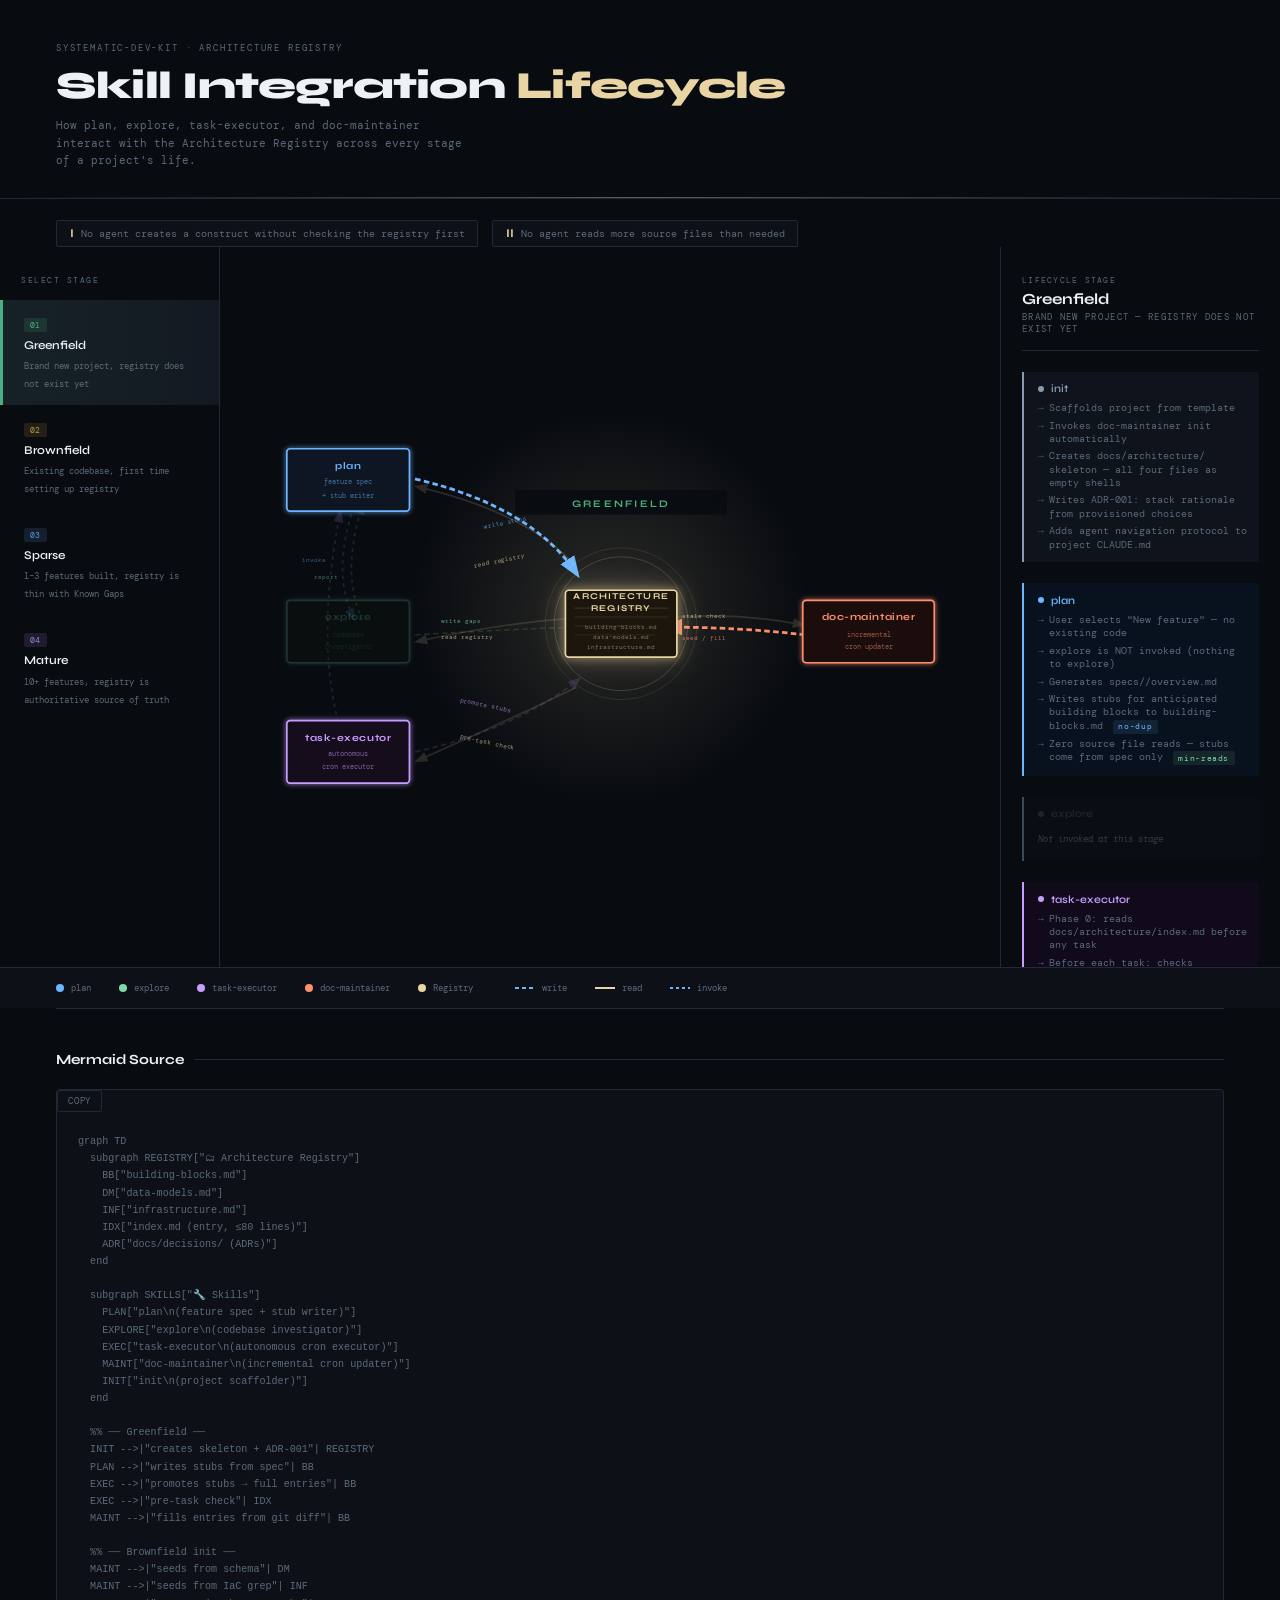
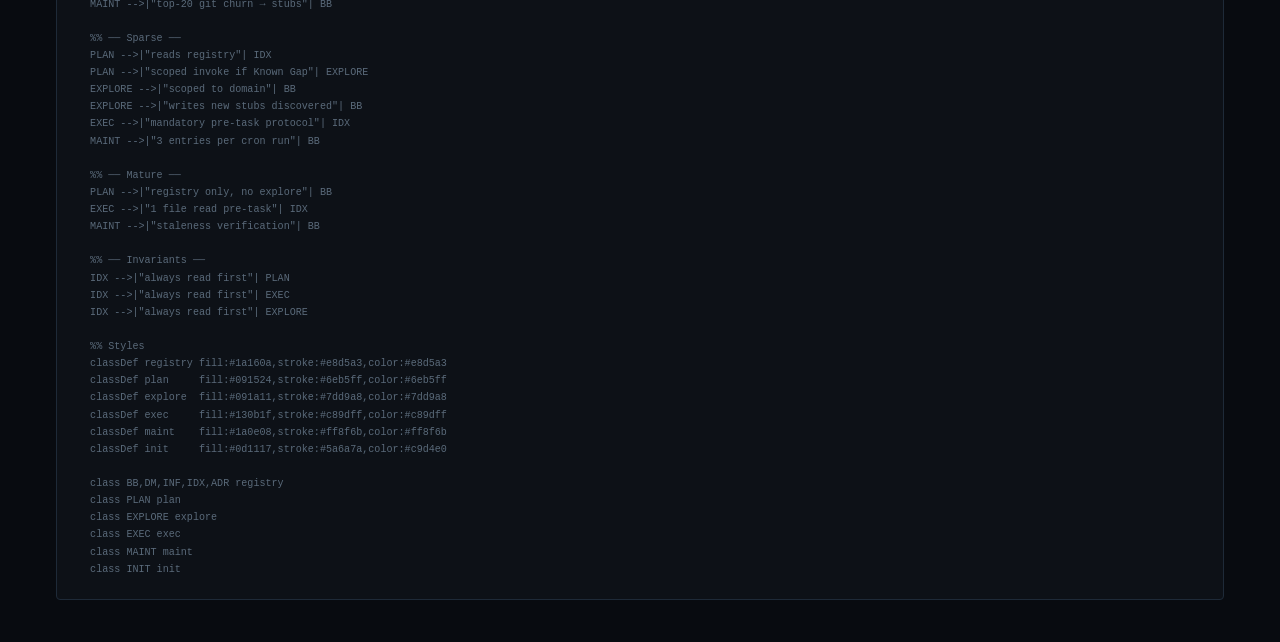
==== docs/architecture-registry-lifecycle.html @ 058b857b "feat(architecture-registry): initialise task-executor plan Adds full redesign spec and task plan for" ====
<!DOCTYPE html>
<html lang="en">
<head>
<meta charset="UTF-8">
<meta name="viewport" content="width=device-width, initial-scale=1.0">
<title>Architecture Registry — Skill Lifecycle</title>
<style>
  @import url('https://fonts.googleapis.com/css2?family=DM+Mono:ital,wght@0,300;0,400;0,500;1,300&family=Syne:wght@400;500;600;700;800&display=swap');

  :root {
    --bg:          #080b10;
    --surface:     #0d1117;
    --surface2:    #131922;
    --border:      #1e2a38;
    --border-hi:   #2a3f58;

    --registry:    #e8d5a3;
    --registry-bg: #1a160a;
    --registry-glow: rgba(232,213,163,0.15);

    --plan:        #6eb5ff;
    --plan-bg:     #091524;
    --explore:     #7dd9a8;
    --explore-bg:  #091a11;
    --executor:    #c89dff;
    --executor-bg: #130b1f;
    --maintainer:  #ff8f6b;
    --maintainer-bg: #1a0e08;

    --text:        #c9d4e0;
    --text-dim:    #5a6a7a;
    --text-hi:     #eef2f6;

    --stage-green:    #2d7a4a;
    --stage-brown:    #7a5c2d;
    --stage-sparse:   #2d4d7a;
    --stage-mature:   #5a2d7a;

    --font-display: 'Syne', sans-serif;
    --font-mono:    'DM Mono', monospace;
  }

  *, *::before, *::after { box-sizing: border-box; margin: 0; padding: 0; }

  html { font-size: 14px; scroll-behavior: smooth; }

  body {
    background: var(--bg);
    color: var(--text);
    font-family: var(--font-mono);
    min-height: 100vh;
    overflow-x: hidden;
  }

  /* ── GRID NOISE OVERLAY ── */
  body::before {
    content: '';
    position: fixed;
    inset: 0;
    background-image:
      repeating-linear-gradient(0deg, transparent, transparent 39px, rgba(255,255,255,0.012) 40px),
      repeating-linear-gradient(90deg, transparent, transparent 39px, rgba(255,255,255,0.012) 40px);
    pointer-events: none;
    z-index: 0;
  }

  /* ── HEADER ── */
  header {
    position: relative;
    z-index: 10;
    padding: 3rem 4rem 2rem;
    border-bottom: 1px solid var(--border);
  }

  header::after {
    content: '';
    position: absolute;
    bottom: 0; left: 0; right: 0;
    height: 1px;
    background: linear-gradient(90deg, transparent, var(--registry), transparent);
    opacity: 0.4;
  }

  .header-label {
    font-size: 0.65rem;
    letter-spacing: 0.2em;
    text-transform: uppercase;
    color: var(--text-dim);
    margin-bottom: 0.75rem;
  }

  h1 {
    font-family: var(--font-display);
    font-size: clamp(1.8rem, 3vw, 2.8rem);
    font-weight: 800;
    color: var(--text-hi);
    line-height: 1.1;
    letter-spacing: -0.02em;
  }

  h1 span { color: var(--registry); }

  .header-sub {
    margin-top: 0.75rem;
    font-size: 0.78rem;
    color: var(--text-dim);
    max-width: 60ch;
    line-height: 1.6;
  }

  /* ── INVARIANTS BANNER ── */
  .invariants {
    display: flex;
    gap: 1rem;
    margin: 1.5rem 4rem 0;
    flex-wrap: wrap;
  }

  .invariant {
    display: flex;
    align-items: center;
    gap: 0.5rem;
    padding: 0.4rem 0.9rem;
    border: 1px solid var(--border);
    border-radius: 2px;
    background: var(--surface);
    font-size: 0.7rem;
    color: var(--text-dim);
  }

  .invariant-num {
    font-family: var(--font-display);
    font-weight: 700;
    color: var(--registry);
    font-size: 0.85rem;
  }

  /* ── MAIN LAYOUT ── */
  .main {
    position: relative;
    z-index: 1;
    display: grid;
    grid-template-columns: 220px 1fr 280px;
    gap: 0;
    height: calc(100vh - 180px);
    min-height: 600px;
  }

  /* ── STAGE SELECTOR ── */
  .stage-panel {
    border-right: 1px solid var(--border);
    padding: 2rem 0;
    display: flex;
    flex-direction: column;
    gap: 0;
  }

  .stage-label {
    font-size: 0.6rem;
    letter-spacing: 0.18em;
    text-transform: uppercase;
    color: var(--text-dim);
    padding: 0 1.5rem;
    margin-bottom: 1rem;
  }

  .stage-btn {
    all: unset;
    cursor: pointer;
    padding: 1rem 1.5rem;
    border-left: 3px solid transparent;
    transition: all 0.2s;
    position: relative;
  }

  .stage-btn:hover { background: var(--surface); }

  .stage-btn.active {
    background: var(--surface2);
    border-left-color: var(--stage-color);
  }

  .stage-btn.active::after {
    content: '';
    position: absolute;
    inset: 0;
    background: linear-gradient(90deg, rgba(var(--stage-rgb),0.06), transparent);
    pointer-events: none;
  }

  .stage-name {
    font-family: var(--font-display);
    font-weight: 600;
    font-size: 0.85rem;
    color: var(--text-hi);
    display: block;
    margin-bottom: 0.25rem;
  }

  .stage-desc {
    font-size: 0.65rem;
    color: var(--text-dim);
    line-height: 1.4;
  }

  .stage-badge {
    display: inline-block;
    font-size: 0.55rem;
    letter-spacing: 0.1em;
    text-transform: uppercase;
    padding: 0.15rem 0.4rem;
    border-radius: 2px;
    margin-bottom: 0.4rem;
    font-family: var(--font-mono);
  }

  /* ── DIAGRAM CANVAS ── */
  .diagram-area {
    position: relative;
    overflow: hidden;
    background: var(--bg);
  }

  .diagram-area::before {
    content: '';
    position: absolute;
    top: 50%; left: 50%;
    transform: translate(-50%, -50%);
    width: 400px; height: 400px;
    background: radial-gradient(circle, var(--registry-glow) 0%, transparent 70%);
    pointer-events: none;
  }

  svg#diagram {
    width: 100%;
    height: 100%;
    position: absolute;
    inset: 0;
  }

  /* ── SKILL NODE STYLES ── */
  .node-registry { filter: drop-shadow(0 0 12px rgba(232,213,163,0.3)); }
  .node-plan     { filter: drop-shadow(0 0 8px rgba(110,181,255,0.2)); }
  .node-explore  { filter: drop-shadow(0 0 8px rgba(125,217,168,0.2)); }
  .node-executor { filter: drop-shadow(0 0 8px rgba(200,157,255,0.2)); }
  .node-maintainer { filter: drop-shadow(0 0 8px rgba(255,143,107,0.2)); }

  .flow-line {
    transition: opacity 0.3s, stroke-width 0.3s;
  }

  .flow-line.dimmed { opacity: 0.08; }
  .flow-line.active { opacity: 1; stroke-width: 2.5; }
  .flow-line.inactive { opacity: 0.15; }

  .node-group {
    transition: opacity 0.3s;
    cursor: default;
  }
  .node-group.dimmed { opacity: 0.2; }
  .node-group.active { opacity: 1; }

  /* ── DETAIL PANEL ── */
  .detail-panel {
    border-left: 1px solid var(--border);
    padding: 2rem 1.5rem;
    overflow-y: auto;
    display: flex;
    flex-direction: column;
    gap: 1.5rem;
  }

  .detail-panel::-webkit-scrollbar { width: 4px; }
  .detail-panel::-webkit-scrollbar-track { background: transparent; }
  .detail-panel::-webkit-scrollbar-thumb { background: var(--border-hi); border-radius: 2px; }

  .detail-stage-title {
    font-family: var(--font-display);
    font-weight: 700;
    font-size: 1.1rem;
    color: var(--text-hi);
    padding-bottom: 0.75rem;
    border-bottom: 1px solid var(--border);
  }

  .detail-stage-title span {
    display: block;
    font-size: 0.6rem;
    font-family: var(--font-mono);
    letter-spacing: 0.15em;
    text-transform: uppercase;
    color: var(--text-dim);
    margin-bottom: 0.3rem;
    font-weight: 400;
  }

  .skill-detail {
    border-left: 2px solid var(--skill-color);
    padding: 0.75rem 0.75rem 0.75rem 1rem;
    background: var(--skill-bg);
    border-radius: 0 2px 2px 0;
  }

  .skill-detail-name {
    font-family: var(--font-display);
    font-weight: 600;
    font-size: 0.78rem;
    color: var(--skill-color);
    margin-bottom: 0.5rem;
    display: flex;
    align-items: center;
    gap: 0.5rem;
  }

  .skill-detail-name::before {
    content: '';
    width: 6px; height: 6px;
    border-radius: 50%;
    background: var(--skill-color);
    flex-shrink: 0;
  }

  .skill-actions {
    list-style: none;
    display: flex;
    flex-direction: column;
    gap: 0.3rem;
  }

  .skill-actions li {
    font-size: 0.68rem;
    color: var(--text-dim);
    line-height: 1.4;
    padding-left: 0.75rem;
    position: relative;
  }

  .skill-actions li::before {
    content: '→';
    position: absolute;
    left: 0;
    color: var(--skill-color);
    opacity: 0.6;
  }

  .prevent-tag {
    display: inline-block;
    font-size: 0.58rem;
    letter-spacing: 0.08em;
    padding: 0.1rem 0.4rem;
    border-radius: 2px;
    margin-left: 0.3rem;
    vertical-align: middle;
  }

  .prevent-dup  { background: rgba(110,181,255,0.1); color: var(--plan); }
  .prevent-scan { background: rgba(125,217,168,0.1); color: var(--explore); }

  .not-invoked {
    font-size: 0.65rem;
    color: var(--text-dim);
    opacity: 0.5;
    font-style: italic;
    padding: 0.4rem 0;
  }

  /* ── MERMAID SECTION ── */
  .mermaid-section {
    position: relative;
    z-index: 1;
    margin: 0 4rem;
    padding: 3rem 0;
    border-top: 1px solid var(--border);
  }

  .mermaid-section h2 {
    font-family: var(--font-display);
    font-weight: 700;
    font-size: 1rem;
    color: var(--text-hi);
    margin-bottom: 1.5rem;
    display: flex;
    align-items: center;
    gap: 0.75rem;
  }

  .mermaid-section h2::after {
    content: '';
    flex: 1;
    height: 1px;
    background: var(--border);
  }

  .code-block {
    position: relative;
    background: var(--surface);
    border: 1px solid var(--border);
    border-radius: 4px;
    overflow: hidden;
  }

  .code-block pre {
    padding: 1.5rem;
    overflow-x: auto;
    font-size: 0.72rem;
    line-height: 1.7;
    color: var(--text-dim);
  }

  .code-block pre::-webkit-scrollbar { height: 4px; }
  .code-block pre::-webkit-scrollbar-track { background: transparent; }
  .code-block pre::-webkit-scrollbar-thumb { background: var(--border-hi); }

  .copy-btn {
    position: absolute;
    top: 0.75rem; right: 0.75rem;
    all: unset;
    cursor: pointer;
    font-family: var(--font-mono);
    font-size: 0.62rem;
    letter-spacing: 0.1em;
    text-transform: uppercase;
    color: var(--text-dim);
    padding: 0.3rem 0.7rem;
    border: 1px solid var(--border);
    border-radius: 2px;
    transition: all 0.2s;
  }

  .copy-btn:hover { border-color: var(--registry); color: var(--registry); }
  .copy-btn.copied { color: var(--explore); border-color: var(--explore); }

  /* ── LEGEND ── */
  .legend {
    display: flex;
    gap: 2rem;
    flex-wrap: wrap;
    padding: 1rem 4rem;
    border-top: 1px solid var(--border);
    background: var(--surface);
  }

  .legend-item {
    display: flex;
    align-items: center;
    gap: 0.5rem;
    font-size: 0.65rem;
    color: var(--text-dim);
  }

  .legend-dot {
    width: 8px; height: 8px;
    border-radius: 50%;
    flex-shrink: 0;
  }

  .legend-line {
    width: 20px; height: 2px;
    flex-shrink: 0;
  }

  /* ── RESPONSIVE ── */
  @media (max-width: 900px) {
    .main { grid-template-columns: 1fr; height: auto; }
    .stage-panel { flex-direction: row; overflow-x: auto; border-right: none; border-bottom: 1px solid var(--border); padding: 1rem; }
    .detail-panel { border-left: none; border-top: 1px solid var(--border); }
    header, .mermaid-section { padding-left: 1.5rem; padding-right: 1.5rem; }
    .invariants { margin-left: 1.5rem; margin-right: 1.5rem; }
    .legend { padding: 1rem 1.5rem; }
    .diagram-area { height: 480px; }
  }
</style>
</head>
<body>

<header>
  <div class="header-label">systematic-dev-kit · architecture registry</div>
  <h1>Skill Integration <span>Lifecycle</span></h1>
  <p class="header-sub">How plan, explore, task-executor, and doc-maintainer interact with the Architecture Registry across every stage of a project's life.</p>
</header>

<div class="invariants">
  <div class="invariant"><span class="invariant-num">I</span> No agent creates a construct without checking the registry first</div>
  <div class="invariant"><span class="invariant-num">II</span> No agent reads more source files than needed</div>
</div>

<div class="main">

  <!-- STAGE SELECTOR -->
  <nav class="stage-panel" aria-label="Lifecycle stages">
    <div class="stage-label">Select Stage</div>

    <button class="stage-btn active" data-stage="greenfield"
            style="--stage-color: #4caf80; --stage-rgb: 76,175,128">
      <span class="stage-badge" style="background:rgba(76,175,128,0.15);color:#4caf80">01</span>
      <span class="stage-name">Greenfield</span>
      <span class="stage-desc">Brand new project, registry does not exist yet</span>
    </button>

    <button class="stage-btn" data-stage="brownfield"
            style="--stage-color: #c49a4a; --stage-rgb: 196,154,74">
      <span class="stage-badge" style="background:rgba(196,154,74,0.15);color:#c49a4a">02</span>
      <span class="stage-name">Brownfield</span>
      <span class="stage-desc">Existing codebase, first time setting up registry</span>
    </button>

    <button class="stage-btn" data-stage="sparse"
            style="--stage-color: #5b9bd5; --stage-rgb: 91,155,213">
      <span class="stage-badge" style="background:rgba(91,155,213,0.15);color:#5b9bd5">03</span>
      <span class="stage-name">Sparse</span>
      <span class="stage-desc">1–3 features built, registry is thin with Known Gaps</span>
    </button>

    <button class="stage-btn" data-stage="mature"
            style="--stage-color: #a87fd4; --stage-rgb: 168,127,212">
      <span class="stage-badge" style="background:rgba(168,127,212,0.15);color:#a87fd4">04</span>
      <span class="stage-name">Mature</span>
      <span class="stage-desc">10+ features, registry is authoritative source of truth</span>
    </button>
  </nav>

  <!-- SVG DIAGRAM -->
  <div class="diagram-area">
    <svg id="diagram" viewBox="0 0 700 520" xmlns="http://www.w3.org/2000/svg">
      <defs>
        <!-- Arrowheads -->
        <marker id="arrow-plan" markerWidth="8" markerHeight="8" refX="6" refY="3" orient="auto">
          <path d="M0,0 L0,6 L8,3 z" fill="#6eb5ff"/>
        </marker>
        <marker id="arrow-explore" markerWidth="8" markerHeight="8" refX="6" refY="3" orient="auto">
          <path d="M0,0 L0,6 L8,3 z" fill="#7dd9a8"/>
        </marker>
        <marker id="arrow-executor" markerWidth="8" markerHeight="8" refX="6" refY="3" orient="auto">
          <path d="M0,0 L0,6 L8,3 z" fill="#c89dff"/>
        </marker>
        <marker id="arrow-maintainer" markerWidth="8" markerHeight="8" refX="6" refY="3" orient="auto">
          <path d="M0,0 L0,6 L8,3 z" fill="#ff8f6b"/>
        </marker>
        <marker id="arrow-registry" markerWidth="8" markerHeight="8" refX="6" refY="3" orient="auto">
          <path d="M0,0 L0,6 L8,3 z" fill="#e8d5a3"/>
        </marker>
        <marker id="arrow-dim" markerWidth="8" markerHeight="8" refX="6" refY="3" orient="auto">
          <path d="M0,0 L0,6 L8,3 z" fill="#2a3f58"/>
        </marker>

        <!-- Glows -->
        <filter id="glow-registry" x="-30%" y="-30%" width="160%" height="160%">
          <feGaussianBlur stdDeviation="4" result="blur"/>
          <feMerge><feMergeNode in="blur"/><feMergeNode in="SourceGraphic"/></feMerge>
        </filter>
        <filter id="glow-skill" x="-20%" y="-20%" width="140%" height="140%">
          <feGaussianBlur stdDeviation="2.5" result="blur"/>
          <feMerge><feMergeNode in="blur"/><feMergeNode in="SourceGraphic"/></feMerge>
        </filter>
      </defs>

      <!-- ── FLOW LINES ── -->

      <!-- plan → registry (write stubs) -->
      <path id="line-plan-write" class="flow-line"
            d="M 175,145 Q 280,170 320,230"
            fill="none" stroke="#6eb5ff" stroke-width="1.5" stroke-dasharray="5,3"
            marker-end="url(#arrow-plan)" opacity="0.7"/>

      <!-- registry → plan (read) -->
      <path id="line-registry-plan" class="flow-line"
            d="M 318,222 Q 275,175 177,152"
            fill="none" stroke="#e8d5a3" stroke-width="1.5"
            marker-end="url(#arrow-registry)" opacity="0.7"/>

      <!-- explore → registry (write gaps) -->
      <path id="line-explore-write" class="flow-line"
            d="M 175,285 Q 260,280 320,278"
            fill="none" stroke="#7dd9a8" stroke-width="1.5" stroke-dasharray="5,3"
            marker-end="url(#arrow-explore)" opacity="0.7"/>

      <!-- registry → explore (read) -->
      <path id="line-registry-explore" class="flow-line"
            d="M 318,270 Q 255,274 177,291"
            fill="none" stroke="#e8d5a3" stroke-width="1.5"
            marker-end="url(#arrow-registry)" opacity="0.7"/>

      <!-- executor → registry (promote stubs) -->
      <path id="line-executor-write" class="flow-line"
            d="M 175,390 Q 265,370 322,325"
            fill="none" stroke="#c89dff" stroke-width="1.5" stroke-dasharray="5,3"
            marker-end="url(#arrow-executor)" opacity="0.7"/>

      <!-- registry → executor (pre-task check) -->
      <path id="line-registry-executor" class="flow-line"
            d="M 320,332 Q 262,360 177,398"
            fill="none" stroke="#e8d5a3" stroke-width="1.5"
            marker-end="url(#arrow-registry)" opacity="0.7"/>

      <!-- maintainer → registry (seed/fill) -->
      <path id="line-maintainer-write" class="flow-line"
            d="M 525,285 Q 465,278 400,278"
            fill="none" stroke="#ff8f6b" stroke-width="1.5" stroke-dasharray="5,3"
            marker-end="url(#arrow-maintainer)" opacity="0.7"/>

      <!-- registry → maintainer (stale check) -->
      <path id="line-registry-maintainer" class="flow-line"
            d="M 400,270 Q 462,264 523,276"
            fill="none" stroke="#e8d5a3" stroke-width="1.5"
            marker-end="url(#arrow-registry)" opacity="0.7"/>

      <!-- plan → explore (invoke) -->
      <path id="line-plan-explore" class="flow-line"
            d="M 120,170 Q 100,230 120,270"
            fill="none" stroke="#6eb5ff" stroke-width="1.5" stroke-dasharray="3,4"
            marker-end="url(#arrow-plan)" opacity="0.5"/>

      <!-- explore → plan (report) -->
      <path id="line-explore-plan" class="flow-line"
            d="M 128,272 Q 108,230 128,168"
            fill="none" stroke="#7dd9a8" stroke-width="1.5" stroke-dasharray="3,4"
            marker-end="url(#arrow-explore)" opacity="0.5"/>

      <!-- task-executor → plan (invoke) -->
      <path id="line-executor-plan" class="flow-line"
            d="M 108,370 Q 85,290 108,175"
            fill="none" stroke="#c89dff" stroke-width="1.5" stroke-dasharray="3,4"
            marker-end="url(#arrow-executor)" opacity="0.3"/>


      <!-- ── REGISTRY (CENTER) ── -->
      <g class="node-group node-registry" id="node-registry">
        <!-- outer ring -->
        <circle cx="360" cy="275" r="68" fill="none" stroke="#e8d5a3" stroke-width="0.5" opacity="0.2"/>
        <circle cx="360" cy="275" r="60" fill="none" stroke="#e8d5a3" stroke-width="0.5" opacity="0.35"/>
        <!-- body -->
        <rect x="310" y="245" width="100" height="60" rx="3"
              fill="#1a160a" stroke="#e8d5a3" stroke-width="1.5" filter="url(#glow-registry)"/>
        <!-- inner lines decoration -->
        <line x1="318" y1="261" x2="402" y2="261" stroke="#e8d5a3" stroke-width="0.5" opacity="0.3"/>
        <line x1="318" y1="269" x2="402" y2="269" stroke="#e8d5a3" stroke-width="0.5" opacity="0.2"/>
        <line x1="318" y1="277" x2="380" y2="277" stroke="#e8d5a3" stroke-width="0.5" opacity="0.2"/>
        <line x1="318" y1="285" x2="390" y2="285" stroke="#e8d5a3" stroke-width="0.5" opacity="0.15"/>
        <!-- label -->
        <text x="360" y="253" text-anchor="middle" font-family="Syne,sans-serif" font-weight="700"
              font-size="8" fill="#e8d5a3" letter-spacing="1">ARCHITECTURE</text>
        <text x="360" y="264" text-anchor="middle" font-family="Syne,sans-serif" font-weight="700"
              font-size="8" fill="#e8d5a3" letter-spacing="1">REGISTRY</text>
        <!-- sub-labels -->
        <text x="360" y="280" text-anchor="middle" font-family="DM Mono,monospace"
              font-size="5.5" fill="#e8d5a3" opacity="0.5">building-blocks.md</text>
        <text x="360" y="289" text-anchor="middle" font-family="DM Mono,monospace"
              font-size="5.5" fill="#e8d5a3" opacity="0.5">data-models.md</text>
        <text x="360" y="298" text-anchor="middle" font-family="DM Mono,monospace"
              font-size="5.5" fill="#e8d5a3" opacity="0.5">infrastructure.md</text>
      </g>

      <!-- ── PLAN (TOP LEFT) ── -->
      <g class="node-group" id="node-plan">
        <rect x="60" y="118" width="110" height="56" rx="3"
              fill="#091524" stroke="#6eb5ff" stroke-width="1.5" filter="url(#glow-skill)"/>
        <text x="115" y="136" text-anchor="middle" font-family="Syne,sans-serif" font-weight="700"
              font-size="9" fill="#6eb5ff" letter-spacing="0.5">plan</text>
        <text x="115" y="150" text-anchor="middle" font-family="DM Mono,monospace"
              font-size="6" fill="#6eb5ff" opacity="0.55">feature spec</text>
        <text x="115" y="162" text-anchor="middle" font-family="DM Mono,monospace"
              font-size="6" fill="#6eb5ff" opacity="0.55">+ stub writer</text>
      </g>

      <!-- ── EXPLORE (MIDDLE LEFT) ── -->
      <g class="node-group" id="node-explore">
        <rect x="60" y="254" width="110" height="56" rx="3"
              fill="#091a11" stroke="#7dd9a8" stroke-width="1.5" filter="url(#glow-skill)"/>
        <text x="115" y="272" text-anchor="middle" font-family="Syne,sans-serif" font-weight="700"
              font-size="9" fill="#7dd9a8" letter-spacing="0.5">explore</text>
        <text x="115" y="287" text-anchor="middle" font-family="DM Mono,monospace"
              font-size="6" fill="#7dd9a8" opacity="0.55">codebase</text>
        <text x="115" y="298" text-anchor="middle" font-family="DM Mono,monospace"
              font-size="6" fill="#7dd9a8" opacity="0.55">investigator</text>
      </g>

      <!-- ── TASK-EXECUTOR (BOTTOM LEFT) ── -->
      <g class="node-group" id="node-executor">
        <rect x="60" y="362" width="110" height="56" rx="3"
              fill="#130b1f" stroke="#c89dff" stroke-width="1.5" filter="url(#glow-skill)"/>
        <text x="115" y="380" text-anchor="middle" font-family="Syne,sans-serif" font-weight="700"
              font-size="9" fill="#c89dff" letter-spacing="0.5">task-executor</text>
        <text x="115" y="394" text-anchor="middle" font-family="DM Mono,monospace"
              font-size="6" fill="#c89dff" opacity="0.55">autonomous</text>
        <text x="115" y="405" text-anchor="middle" font-family="DM Mono,monospace"
              font-size="6" fill="#c89dff" opacity="0.55">cron executor</text>
      </g>

      <!-- ── DOC-MAINTAINER (RIGHT) ── -->
      <g class="node-group" id="node-maintainer">
        <rect x="523" y="254" width="118" height="56" rx="3"
              fill="#1a0e08" stroke="#ff8f6b" stroke-width="1.5" filter="url(#glow-skill)"/>
        <text x="582" y="272" text-anchor="middle" font-family="Syne,sans-serif" font-weight="700"
              font-size="9" fill="#ff8f6b" letter-spacing="0.5">doc-maintainer</text>
        <text x="582" y="287" text-anchor="middle" font-family="DM Mono,monospace"
              font-size="6" fill="#ff8f6b" opacity="0.55">incremental</text>
        <text x="582" y="298" text-anchor="middle" font-family="DM Mono,monospace"
              font-size="6" fill="#ff8f6b" opacity="0.55">cron updater</text>
      </g>

      <!-- ── STAGE LABEL OVERLAY ── -->
      <g id="stage-overlay">
        <rect x="265" y="155" width="190" height="22" rx="2" fill="#080b10" opacity="0.85"/>
        <text id="stage-label-text" x="360" y="170" text-anchor="middle"
              font-family="Syne,sans-serif" font-weight="700" font-size="9"
              fill="#4caf80" letter-spacing="2">GREENFIELD</text>
      </g>

      <!-- ── FLOW LABELS ── -->
      <text x="237" y="190" font-family="DM Mono,monospace" font-size="5.5" fill="#6eb5ff" opacity="0.7" transform="rotate(-12,237,190)">write stubs</text>
      <text x="228" y="225" font-family="DM Mono,monospace" font-size="5.5" fill="#e8d5a3" opacity="0.7" transform="rotate(-12,228,225)">read registry</text>

      <text x="198" y="274" font-family="DM Mono,monospace" font-size="5.5" fill="#7dd9a8" opacity="0.7">write gaps</text>
      <text x="198" y="289" font-family="DM Mono,monospace" font-size="5.5" fill="#e8d5a3" opacity="0.7">read registry</text>

      <text x="215" y="345" font-family="DM Mono,monospace" font-size="5.5" fill="#c89dff" opacity="0.7" transform="rotate(12,215,345)">promote stubs</text>
      <text x="215" y="378" font-family="DM Mono,monospace" font-size="5.5" fill="#e8d5a3" opacity="0.7" transform="rotate(12,215,378)">pre-task check</text>

      <text x="415" y="270" font-family="DM Mono,monospace" font-size="5.5" fill="#e8d5a3" opacity="0.7">stale check</text>
      <text x="415" y="290" font-family="DM Mono,monospace" font-size="5.5" fill="#ff8f6b" opacity="0.7">seed / fill</text>

      <text x="74" y="220" font-family="DM Mono,monospace" font-size="5" fill="#6eb5ff" opacity="0.5">invoke</text>
      <text x="84" y="235" font-family="DM Mono,monospace" font-size="5" fill="#7dd9a8" opacity="0.5">report</text>
    </svg>
  </div>

  <!-- DETAIL PANEL -->
  <aside class="detail-panel" id="detail-panel">
    <!-- filled by JS -->
  </aside>

</div>

<!-- LEGEND -->
<div class="legend">
  <div class="legend-item"><div class="legend-dot" style="background:#6eb5ff"></div> plan</div>
  <div class="legend-item"><div class="legend-dot" style="background:#7dd9a8"></div> explore</div>
  <div class="legend-item"><div class="legend-dot" style="background:#c89dff"></div> task-executor</div>
  <div class="legend-item"><div class="legend-dot" style="background:#ff8f6b"></div> doc-maintainer</div>
  <div class="legend-item"><div class="legend-dot" style="background:#e8d5a3"></div> Registry</div>
  <div class="legend-item" style="margin-left:1rem">
    <div class="legend-line" style="background: repeating-linear-gradient(90deg,#6eb5ff 0,#6eb5ff 4px,transparent 4px,transparent 7px)"></div>
    write
  </div>
  <div class="legend-item">
    <div class="legend-line" style="background:#e8d5a3"></div>
    read
  </div>
  <div class="legend-item">
    <div class="legend-line" style="background: repeating-linear-gradient(90deg,#6eb5ff 0,#6eb5ff 3px,transparent 3px,transparent 6px)"></div>
    invoke
  </div>
</div>

<!-- MERMAID SOURCE -->
<section class="mermaid-section">
  <h2>Mermaid Source</h2>
  <div class="code-block">
    <button class="copy-btn" id="copyBtn">copy</button>
    <pre id="mermaid-source">graph TD
  subgraph REGISTRY["🗂 Architecture Registry"]
    BB["building-blocks.md"]
    DM["data-models.md"]
    INF["infrastructure.md"]
    IDX["index.md (entry, ≤80 lines)"]
    ADR["docs/decisions/ (ADRs)"]
  end

  subgraph SKILLS["🔧 Skills"]
    PLAN["plan\n(feature spec + stub writer)"]
    EXPLORE["explore\n(codebase investigator)"]
    EXEC["task-executor\n(autonomous cron executor)"]
    MAINT["doc-maintainer\n(incremental cron updater)"]
    INIT["init\n(project scaffolder)"]
  end

  %% ── Greenfield ──
  INIT -->|"creates skeleton + ADR-001"| REGISTRY
  PLAN -->|"writes stubs from spec"| BB
  EXEC -->|"promotes stubs → full entries"| BB
  EXEC -->|"pre-task check"| IDX
  MAINT -->|"fills entries from git diff"| BB

  %% ── Brownfield init ──
  MAINT -->|"seeds from schema"| DM
  MAINT -->|"seeds from IaC grep"| INF
  MAINT -->|"top-20 git churn → stubs"| BB

  %% ── Sparse ──
  PLAN -->|"reads registry"| IDX
  PLAN -->|"scoped invoke if Known Gap"| EXPLORE
  EXPLORE -->|"scoped to domain"| BB
  EXPLORE -->|"writes new stubs discovered"| BB
  EXEC -->|"mandatory pre-task protocol"| IDX
  MAINT -->|"3 entries per cron run"| BB

  %% ── Mature ──
  PLAN -->|"registry only, no explore"| BB
  EXEC -->|"1 file read pre-task"| IDX
  MAINT -->|"staleness verification"| BB

  %% ── Invariants ──
  IDX -->|"always read first"| PLAN
  IDX -->|"always read first"| EXEC
  IDX -->|"always read first"| EXPLORE

  %% Styles
  classDef registry fill:#1a160a,stroke:#e8d5a3,color:#e8d5a3
  classDef plan     fill:#091524,stroke:#6eb5ff,color:#6eb5ff
  classDef explore  fill:#091a11,stroke:#7dd9a8,color:#7dd9a8
  classDef exec     fill:#130b1f,stroke:#c89dff,color:#c89dff
  classDef maint    fill:#1a0e08,stroke:#ff8f6b,color:#ff8f6b
  classDef init     fill:#0d1117,stroke:#5a6a7a,color:#c9d4e0

  class BB,DM,INF,IDX,ADR registry
  class PLAN plan
  class EXPLORE explore
  class EXEC exec
  class MAINT maint
  class INIT init</pre>
  </div>
</section>

<script>
// ── DATA ──
const stages = {
  greenfield: {
    label: 'GREENFIELD',
    color: '#4caf80',
    title: 'Greenfield',
    subtitle: 'Brand new project — registry does not exist yet',
    activeLines: ['line-plan-write','line-maintainer-write'],
    inactiveLines: ['line-registry-plan','line-registry-explore','line-explore-write','line-plan-explore','line-explore-plan','line-registry-maintainer'],
    dimmedLines: [],
    activeNodes: ['node-plan','node-executor','node-maintainer','node-registry'],
    dimmedNodes: ['node-explore'],
    skills: {
      init: {
        color: '#8a9ab0', bg: 'rgba(30,42,56,0.3)',
        actions: [
          'Scaffolds project from template',
          'Invokes doc-maintainer init automatically',
          'Creates docs/architecture/ skeleton — all four files as empty shells',
          'Writes ADR-001: stack rationale from provisioned choices',
          'Adds agent navigation protocol to project CLAUDE.md',
        ]
      },
      plan: {
        color: '#6eb5ff', bg: 'rgba(9,21,36,0.8)',
        actions: [
          'User selects "New feature" — no existing code',
          'explore is NOT invoked (nothing to explore)',
          'Generates specs/<feature>/overview.md',
          ['Writes stubs for anticipated building blocks to building-blocks.md','prevent-dup'],
          ['Zero source file reads — stubs come from spec only','prevent-scan'],
        ]
      },
      'task-executor': {
        color: '#c89dff', bg: 'rgba(19,11,31,0.8)',
        actions: [
          'Phase 0: reads docs/architecture/index.md before any task',
          'Before each task: checks building-blocks.md for stub',
          ['Finds stub → confirms not yet built → proceeds','prevent-dup'],
          'After each task: promotes stub → full entry (location, inputs, outputs, deps)',
          ['1 registry read per task — no source scanning','prevent-scan'],
        ]
      },
      'doc-maintainer': {
        color: '#ff8f6b', bg: 'rgba(26,14,8,0.8)',
        actions: [
          'Fills entries from changed files (git diff)',
          'Max 3 building blocks updated per cron run',
          'Max 8 source files read per run — hard limit',
          'Updates Known Gaps section in index.md',
        ]
      },
      explore: { notInvoked: true }
    }
  },

  brownfield: {
    label: 'BROWNFIELD',
    color: '#c49a4a',
    title: 'Brownfield Init',
    subtitle: 'Existing codebase — first time setting up the registry',
    activeLines: ['line-maintainer-write','line-registry-maintainer'],
    inactiveLines: ['line-plan-write','line-registry-plan','line-explore-write','line-registry-explore','line-executor-write','line-registry-executor','line-plan-explore','line-explore-plan','line-executor-plan'],
    dimmedLines: [],
    activeNodes: ['node-maintainer','node-registry'],
    dimmedNodes: ['node-plan','node-explore','node-executor'],
    skills: {
      'doc-maintainer': {
        color: '#ff8f6b', bg: 'rgba(26,14,8,0.8)',
        actions: [
          'Runs targeted one-time init pass on the existing codebase',
          'Tier 1: reads README + CLAUDE.md → populates index.md coverage',
          ['Reads schema file ONCE → populates data-models.md fully','prevent-scan'],
          ['Greps IaC files → populates infrastructure.md resource table','prevent-scan'],
          'git log --name-only -20 → finds 20 highest-churn files → documents as stubs',
          'Marks Known Gaps: most building blocks not yet registered',
          'Writes ADR-001: stack rationale reconstructed from package.json + schema',
          ['Hard limit: max 15 source files read during init','prevent-scan'],
        ]
      },
      plan: { notInvoked: true },
      explore: { notInvoked: true },
      'task-executor': { notInvoked: true },
    }
  },

  sparse: {
    label: 'SPARSE (1–3 FEATURES)',
    color: '#5b9bd5',
    title: 'Sparse Project',
    subtitle: 'Registry exists but thin — Known Gaps list is long',
    activeLines: ['line-plan-write','line-registry-plan','line-explore-write','line-registry-explore','line-executor-write','line-registry-executor','line-maintainer-write','line-plan-explore','line-explore-plan'],
    inactiveLines: ['line-registry-maintainer','line-executor-plan'],
    dimmedLines: [],
    activeNodes: ['node-plan','node-explore','node-executor','node-maintainer','node-registry'],
    dimmedNodes: [],
    skills: {
      plan: {
        color: '#6eb5ff', bg: 'rgba(9,21,36,0.8)',
        actions: [
          'Reads docs/architecture/index.md first',
          ['Checks if relevant domain is in Known Gaps','prevent-dup'],
          'Known Gap → invokes explore scoped to that domain only (not full scan)',
          'No Known Gap → reads registry section only, explore NOT invoked',
          'After approval: writes stubs for all new building blocks in the spec',
          ['Drops typical "Extends existing" token cost by ~60% vs. full explore','prevent-scan'],
        ]
      },
      explore: {
        color: '#7dd9a8', bg: 'rgba(9,26,17,0.8)',
        actions: [
          'Scoped to a specific domain (not full codebase)',
          'Tier 1: reads registry files before README — higher info density',
          ['Sufficiency gate more likely to trigger early with registry context','prevent-scan'],
          'Reads 2–4 files vs. 5–8 for a full unscoped pass',
          ['After investigation: appends newly discovered blocks to building-blocks.md','prevent-dup'],
          'Each explore run makes the next run cheaper',
        ]
      },
      'task-executor': {
        color: '#c89dff', bg: 'rgba(19,11,31,0.8)',
        actions: [
          'Pre-task protocol is MANDATORY (written into SKILL.md):',
          '  1. Read docs/architecture/index.md (80 lines, always)',
          '  2. If task touches Known Gap domain → ls src/<domain>/ only',
          '  3. If construct in listing → read building-blocks.md entry or first 30 lines of source',
          ['Mandatory check prevents creating duplicate in undocumented area','prevent-dup'],
          'After each task: update registry (new stubs or full entries)',
          ['ls + one targeted read vs. scanning whole domain','prevent-scan'],
        ]
      },
      'doc-maintainer': {
        color: '#ff8f6b', bg: 'rgba(26,14,8,0.8)',
        actions: [
          'Priority: fill Known Gaps entries',
          'Selects 3 oldest stubs per cron run',
          'For each stub: reads source file once, fills full entry, removes from Known Gaps',
          'Over time Known Gaps shrinks to zero',
          ['3 source file reads per run — bounded, never grows with codebase size','prevent-scan'],
        ]
      }
    }
  },

  mature: {
    label: 'MATURE (10+ FEATURES)',
    color: '#a87fd4',
    title: 'Mature Project',
    subtitle: 'Registry is authoritative — Known Gaps is empty',
    activeLines: ['line-registry-plan','line-registry-executor','line-registry-maintainer','line-maintainer-write'],
    inactiveLines: ['line-plan-write','line-explore-write','line-registry-explore','line-executor-write','line-plan-explore','line-explore-plan','line-executor-plan'],
    dimmedLines: [],
    activeNodes: ['node-plan','node-executor','node-maintainer','node-registry'],
    dimmedNodes: ['node-explore'],
    skills: {
      plan: {
        color: '#6eb5ff', bg: 'rgba(9,21,36,0.8)',
        actions: [
          'Does NOT invoke explore at all — registry is source of truth',
          ['Reads building-blocks.md + data-models.md (2 file reads, full stop)','prevent-scan'],
          'Presents complete context: "Existing: UserAuthService, OrderRepository..."',
          ['Greps registry by name and type — reliably catches conflicts','prevent-dup'],
          'After spec approval: appends new building block entries',
        ]
      },
      explore: { notInvoked: true,
        note: 'Only invoked for deep debugging, security reviews, or cross-cutting refactors. Even then, Tier 1 registry read almost always passes sufficiency gate.'
      },
      'task-executor': {
        color: '#c89dff', bg: 'rgba(19,11,31,0.8)',
        actions: [
          'Pre-task: reads index.md only (80 lines)',
          'No Known Gaps + no STALE markers → no further reads needed before implementing',
          ['Registry is dense enough — grep building-blocks.md by name catches all conflicts','prevent-dup'],
          ['Best case: 1 file read before each task. Registry pays for itself fully.','prevent-scan'],
          'Post-task: updates building block entries, adds used-by fields on deps',
        ]
      },
      'doc-maintainer': {
        color: '#ff8f6b', bg: 'rgba(26,14,8,0.8)',
        actions: [
          'Staleness verification only (no gap-filling needed)',
          'Re-verifies entries >60 days old: reads source file, confirms accuracy',
          'Flags STALE if file has changed significantly',
          ['Bounded to entries that need re-verification — not full rescans','prevent-scan'],
        ]
      }
    }
  }
};

// ── RENDER ──
function renderDetail(stageKey) {
  const stage = stages[stageKey];
  const panel = document.getElementById('detail-panel');

  const skillOrder = ['init','plan','explore','task-executor','doc-maintainer'];
  const skillLabels = { init:'init', plan:'plan', explore:'explore', 'task-executor':'task-executor', 'doc-maintainer':'doc-maintainer' };

  let html = `<div class="detail-stage-title"><span>lifecycle stage</span>${stage.title}<br><span style="font-size:0.62rem;font-weight:400;margin-top:0.2rem;display:block">${stage.subtitle}</span></div>`;

  for (const skillKey of skillOrder) {
    const skill = stage.skills[skillKey];
    if (!skill) continue;

    if (skill.notInvoked) {
      html += `<div style="--skill-color:${skill.color||'#3a4a5a'};--skill-bg:rgba(13,17,23,0.5)" class="skill-detail">
        <div class="skill-detail-name" style="opacity:0.4">${skillLabels[skillKey]}</div>
        <p class="not-invoked">Not invoked at this stage${skill.note ? ' — ' + skill.note : ''}</p>
      </div>`;
      continue;
    }

    const actionsHtml = skill.actions.map(a => {
      if (Array.isArray(a)) {
        const [text, tag] = a;
        const tagLabel = tag === 'prevent-dup' ? 'no-dup' : 'min-reads';
        return `<li>${text} <span class="prevent-tag ${tag}">${tagLabel}</span></li>`;
      }
      return `<li>${a}</li>`;
    }).join('');

    html += `<div style="--skill-color:${skill.color};--skill-bg:${skill.bg}" class="skill-detail">
      <div class="skill-detail-name">${skillLabels[skillKey]}</div>
      <ul class="skill-actions">${actionsHtml}</ul>
    </div>`;
  }

  panel.innerHTML = html;
}

function applyStageToSvg(stageKey) {
  const stage = stages[stageKey];

  // Reset all lines
  document.querySelectorAll('.flow-line').forEach(el => {
    el.classList.remove('active','dimmed','inactive');
    el.classList.add('inactive');
  });

  // Activate selected lines
  stage.activeLines.forEach(id => {
    const el = document.getElementById(id);
    if (el) { el.classList.remove('inactive'); el.classList.add('active'); }
  });

  // Reset all nodes
  document.querySelectorAll('.node-group').forEach(el => {
    el.classList.remove('active','dimmed');
    el.classList.add('active');
  });

  // Dim nodes
  stage.dimmedNodes.forEach(id => {
    const el = document.getElementById(id);
    if (el) { el.classList.remove('active'); el.classList.add('dimmed'); }
  });

  // Update overlay label
  const labelEl = document.getElementById('stage-label-text');
  labelEl.textContent = stage.label;
  labelEl.setAttribute('fill', stage.color);
}

function setStage(stageKey) {
  // Update buttons
  document.querySelectorAll('.stage-btn').forEach(btn => {
    btn.classList.toggle('active', btn.dataset.stage === stageKey);
  });

  renderDetail(stageKey);
  applyStageToSvg(stageKey);
}

// Stage buttons
document.querySelectorAll('.stage-btn').forEach(btn => {
  btn.addEventListener('click', () => setStage(btn.dataset.stage));
});

// Copy button
document.getElementById('copyBtn').addEventListener('click', () => {
  const text = document.getElementById('mermaid-source').textContent;
  navigator.clipboard.writeText(text).then(() => {
    const btn = document.getElementById('copyBtn');
    btn.textContent = 'copied!';
    btn.classList.add('copied');
    setTimeout(() => { btn.textContent = 'copy'; btn.classList.remove('copied'); }, 2000);
  });
});

// Init
setStage('greenfield');
</script>

</body>
</html>
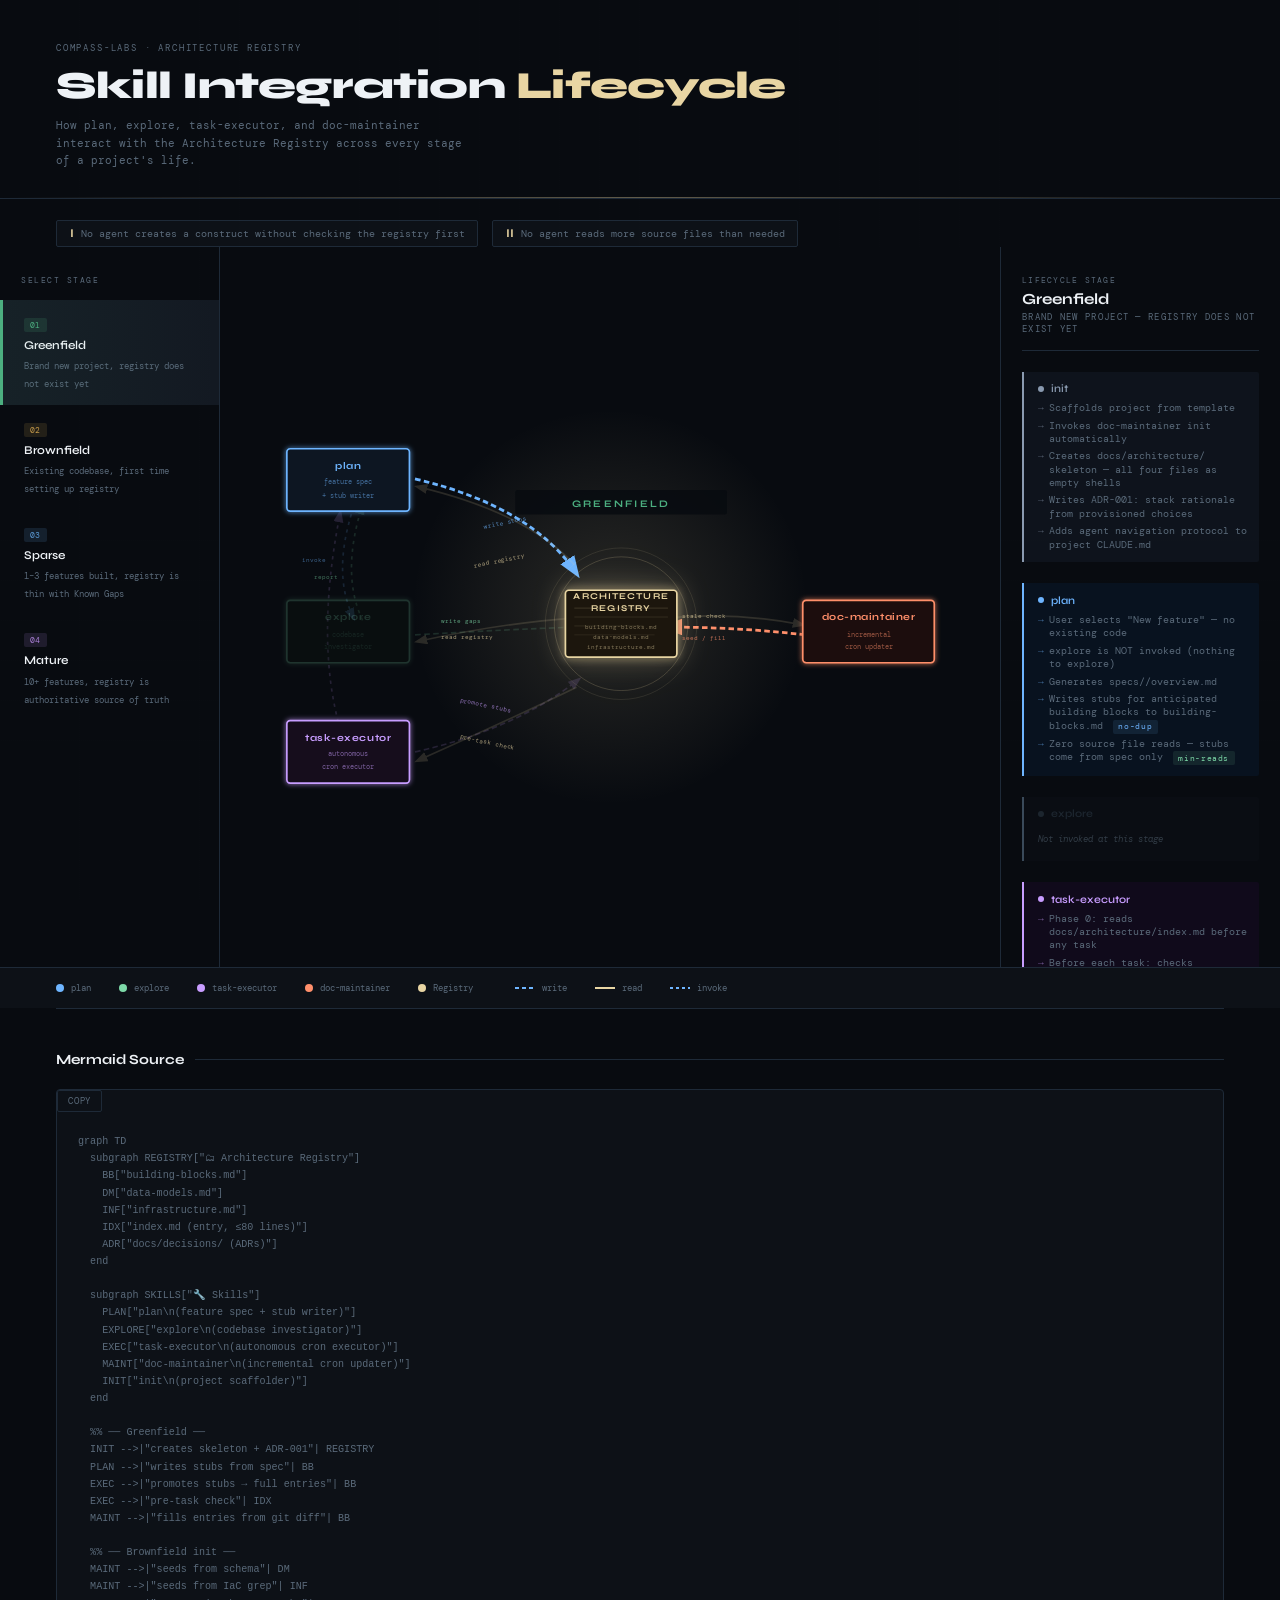
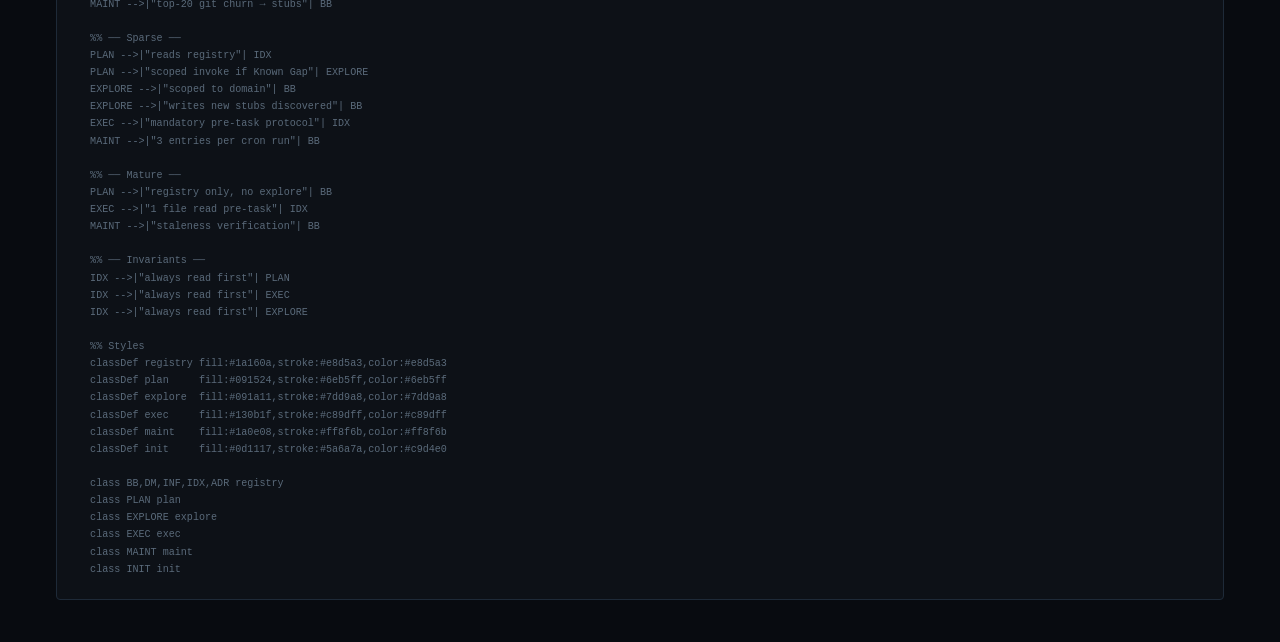
==== commit bf3733b5: "feat: rename systematic-dev-kit to Compass Renames the plugin identity, invocation namespace (/syste" ====
--- a/docs/architecture-registry-lifecycle.html
+++ b/docs/architecture-registry-lifecycle.html
@@ -474,7 +474,7 @@
 <body>
 
 <header>
-  <div class="header-label">systematic-dev-kit · architecture registry</div>
+  <div class="header-label">compass-labs · architecture registry</div>
   <h1>Skill Integration <span>Lifecycle</span></h1>
   <p class="header-sub">How plan, explore, task-executor, and doc-maintainer interact with the Architecture Registry across every stage of a project's life.</p>
 </header>
